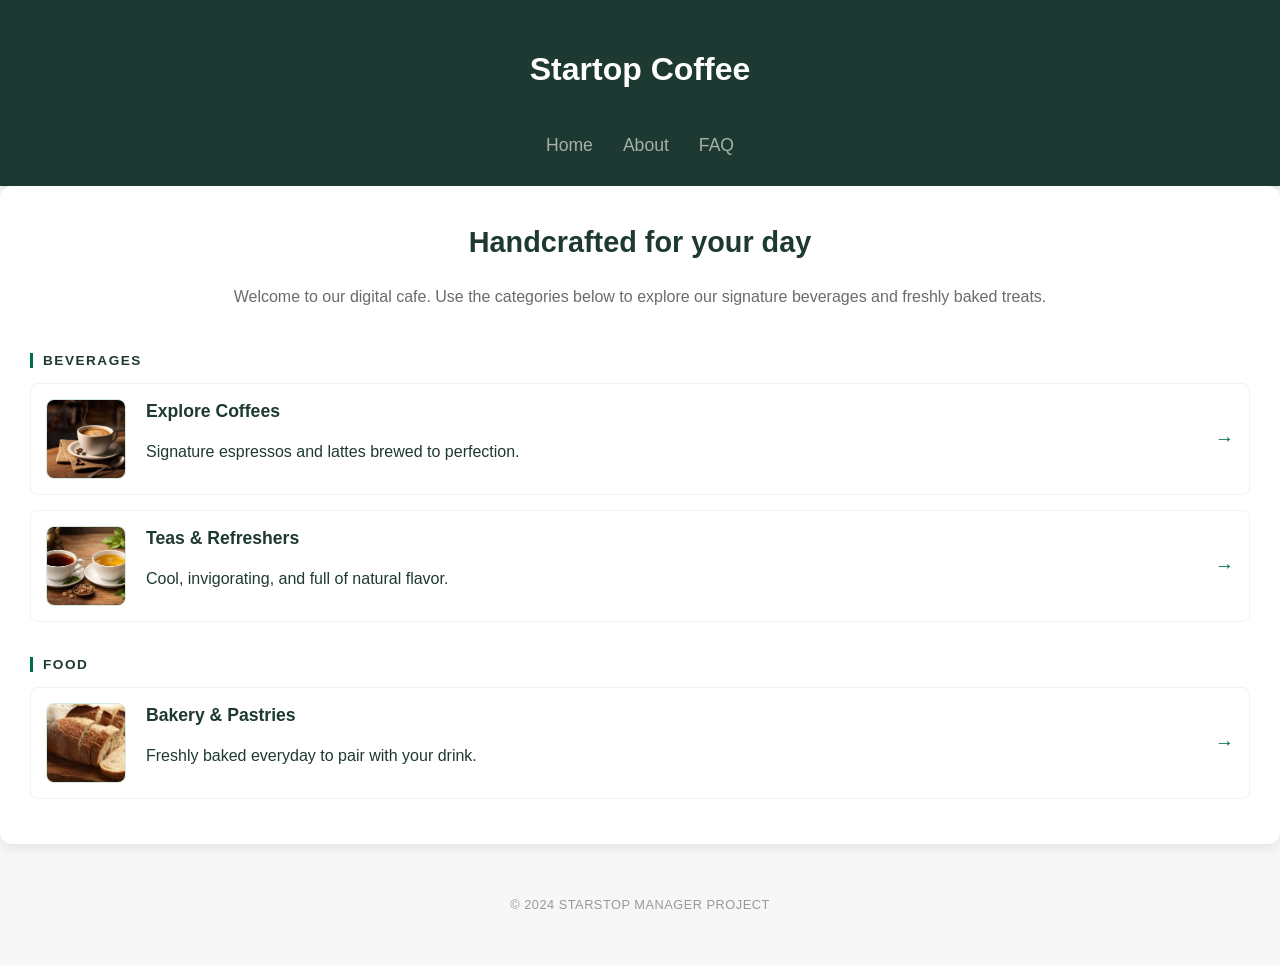
==== home.html @ a1038ebe "Add files via upload" ====
<!DOCTYPE html>
<html lang="en">
<head>
    <meta charset="UTF-8">
    <meta name="viewport" content="width=device-width, initial-scale=1.0">
    <title>Home - StarStop Manager</title>
    <link rel="stylesheet" href="style.css">
</head>
<body>

<header>
    <div class="logo-container">
        <h1>Startop Coffee</h1>
    </div>
    <nav id="main-nav">
        <a href="home.html">Home</a> 
        <a href="about.html">About</a>
        <a href="faq.html">FAQ</a>
    </nav>
</header>



<main class="menu">
    <div style="text-align: center; padding: 10px 0 30px 0;">
        <h2 style="border: none; margin-bottom: 10px; font-size: 1.8rem;">Handcrafted for your day</h2>
        <p style="color: #6b6b6b; line-height: 1.6; max-width: 90%; margin: 0 auto;">Welcome to our digital cafe. Use the categories below to explore our signature beverages and freshly baked treats.</p>
    </div>

    <h3 style="color: #1e3932; font-size: 0.85rem; text-transform: uppercase; letter-spacing: 1.5px; margin-bottom: 15px; border-left: 3px solid #007042; padding-left: 10px;">Beverages</h3>

    <div class="item" style="cursor: pointer;" onclick="window.location.href='index.html'">
        <div class="item-content">
            <div class="image-container">
                <img src="/images/coffeeprofile.jpg" class="menu-img">
            </div>
            <div class="details">
                <span class="name">Explore Coffees</span>
                <p>Signature espressos and lattes brewed to perfection.</p>
            </div>
        </div>
        <span style="font-size: 1.2rem; color: #007042; font-weight: bold;">→</span>
    </div>

    <div class="item" style="cursor: pointer;" onclick="window.location.href='teas.html'">
        <div class="item-content">
            <div class="image-container">
                <img src="/images/teaprofile.jpg" class="menu-img">
            </div>
            <div class="details">
                <span class="name">Teas & Refreshers</span>
                <p>Cool, invigorating, and full of natural flavor.</p>
            </div>
        </div>
        <span style="font-size: 1.2rem; color: #007042; font-weight: bold;">→</span>
    </div>

    <h3 style="color: #1e3932; font-size: 0.85rem; text-transform: uppercase; letter-spacing: 1.5px; margin: 35px 0 15px 0; border-left: 3px solid #007042; padding-left: 10px;">Food</h3>

    <div class="item" style="cursor: pointer;" onclick="window.location.href='pastries.html'">
        <div class="item-content">
            <div class="image-container">
                <img src="/images/breadprofile.jpg" class="menu-img">
            </div>
            <div class="details">
                <span class="name">Bakery & Pastries</span>
                <p>Freshly baked everyday to pair with your drink.</p>
            </div>
        </div>
        <span style="font-size: 1.2rem; color: #007042; font-weight: bold;">→</span>
    </div>
</main>

<footer style="text-align: center; padding: 40px 20px; color: #999; font-size: 0.8rem; letter-spacing: 0.5px;">
    <p>&copy; 2024 STARSTOP MANAGER PROJECT</p>
</footer>

<script src="script.js"></script>
</body>
</html>
---- style.css ----
/* =========================================
   1. BASE & HEADER STYLES
========================================= */
* {
    box-sizing: border-box;
}

body {
    font-family: 'Segoe UI', Tahoma, Geneva, Verdana, sans-serif; 
    background-color: #f7f7f7;
    margin: 0;
    color: #1e3932; 
}

header {
    background-color: #1e3932; 
    color: white;
    padding: 30px 20px;
    text-align: center;
    box-shadow: 0 2px 4px rgba(0,0,0,0.1);
}

.logo-container {
    display: flex;
    flex-direction: column;
    align-items: center;
    gap: 10px;
}

nav {
    margin-top: 25px;
    display: flex;
    justify-content: center;
}

nav a {
    color: #ffffff;
    margin: 0 15px;
    text-decoration: none;
    font-weight: 400; 
    font-size: 1.1rem;
    opacity: 0.6;      
    transition: all 0.2s ease-in-out;
}

nav a:hover, nav a.active {
    opacity: 1;
    font-weight: bold;
    border-bottom: 2px solid #007042;
    padding-bottom: 5px;
}

/* =========================================
   2. MAIN SHOP LAYOUT (SIDE-BY-SIDE)
========================================= */
.shop-container {
    display: flex;
    justify-content: center;
    align-items: flex-start;
    gap: 30px;
    max-width: 1000px;
    margin: 40px auto;
    padding: 0 20px;
}

.menu {
    flex: 1;
    background: white;
    padding: 30px;
    border-radius: 12px;
    box-shadow: 0 4px 12px rgba(0,0,0,0.08);
}

.cart-section {
    width: 350px;
    background: white;
    padding: 30px;
    border-radius: 12px;
    box-shadow: 0 4px 12px rgba(0,0,0,0.08);
    position: sticky;
    top: 40px; 
}

h2 {
    border-bottom: 1px solid #d4e9e2;
    padding-bottom: 15px;
    margin-bottom: 20px;
    margin-top: 0;
}

/* =========================================
   3. MENU ITEMS
========================================= */
.item {
    display: flex;
    justify-content: space-between;
    align-items: center; 
    margin: 15px 0;
    padding: 15px; 
    border: 1px solid #f2f2f2; 
    border-radius: 8px;
    transition: background-color 0.2s;
}

.item:hover {
    background-color: #f9f9f9;
}

.item-content {
    display: flex;
    align-items: center;
    gap: 20px; 
}

.image-container {
    width: 80px; 
    height: 80px; 
    flex-shrink: 0;
}

.menu-img {
    width: 100%;
    height: 100%;
    object-fit: cover;
    border-radius: 8px; 
    border: 1px solid #d4e9e2;
}

.details {
    display: flex;
    flex-direction: column;
}

.name {
    font-weight: bold;
    font-size: 1.1rem; 
    margin-bottom: 5px;
}

.price {
    font-size: 1rem; 
    color: #007042; 
    font-weight: bold;
}

/* =========================================
   4. NUMBER INPUTS
========================================= */
input[type="number"] {
    width: 60px;
    padding: 8px;
    border: 1px solid #ccc;
    border-radius: 6px;
    text-align: center;
    font-size: 1rem;
}

input[type="number"]:focus {
    outline: none;
    border: 2px solid #007042;
}

/* Hide default up/down arrows specifically on the age input */
#customerAge::-webkit-outer-spin-button,
#customerAge::-webkit-inner-spin-button {
    -webkit-appearance: none;
    margin: 0;
}
#customerAge {
    -moz-appearance: textfield;
    appearance: textfield;
}

/* =========================================
   5. CART STYLES
========================================= */
#cart-items {
    min-height: 120px;
    margin-bottom: 20px;
}

.cart-item {
    display: flex;
    justify-content: space-between;
    margin-bottom: 15px;
    border-bottom: 1px dashed #e0e0e0;
    padding-bottom: 10px;
    font-size: 0.95rem;
    color: #333;
}

.empty-cart {
    color: #888;
    text-align: center;
    font-style: italic;
    margin-top: 40px;
}

.total-display h3 {
    display: flex;
    justify-content: space-between;
    margin: 0 0 20px 0;
    font-size: 1.3rem;
}

#totalMain {
    color: #007042;
}

button.order-btn {
    width: 100%;
    padding: 15px;
    background-color: #007042; 
    color: white;
    border: none;
    border-radius: 50px; 
    font-weight: bold;
    font-size: 1.1rem;
    cursor: pointer;
    transition: background-color 0.2s;
}

button.order-btn:hover {
    background-color: #005935;
}

/* =========================================
   6. MODALS (Popups)
========================================= */
.modal-overlay {
    display: none; 
    position: fixed;
    top: 0;
    left: 0;
    width: 100%;
    height: 100%;
    background-color: rgba(0, 0, 0, 0.7); 
    z-index: 1000;
    justify-content: center;
    align-items: center;
}

.modal-content {
    background-color: #1e3932; 
    color: white;
    padding: 30px;
    border-radius: 12px;
    width: 90%;
    max-width: 400px;
    text-align: center;
    box-shadow: 0 5px 15px rgba(0,0,0,0.3);
}

.modal-content h3 {
    margin-top: 0;
    border-bottom: 1px solid #007042;
    padding-bottom: 15px;
}

.age-input {
    width: 120px !important;
    padding: 10px !important;
    margin: 15px 0 !important;
    font-size: 1.1rem !important;
}

/* Receipt Breakdown */
.receipt-breakdown {
    background-color: rgba(255, 255, 255, 0.1);
    padding: 20px;
    border-radius: 8px;
    margin: 20px 0;
}

.receipt-line {
    display: flex;
    justify-content: space-between;
    margin-bottom: 10px;
    font-size: 1rem;
}

.discount-line {
    color: #ff9d9d; 
}

.final-line {
    border-top: 1px dashed #007042;
    padding-top: 15px;
    margin-top: 10px;
    font-size: 1.2rem;
    font-weight: bold;
    color: #d4e9e2;
}

/* Modal Buttons */
.modal-buttons {
    display: flex;
    gap: 15px;
    margin-top: 25px;
}

.pay-btn, .cancel-btn {
    flex: 1;
    padding: 12px;
    border: none;
    border-radius: 50px;
    font-weight: bold;
    cursor: pointer;
    font-size: 1rem;
    transition: background-color 0.2s;
}

.pay-btn {
    background-color: #007042; 
    color: white;
}

.pay-btn:hover {
    background-color: #005935;
}

.cancel-btn {
    background-color: #f7f7f7;
    color: #1e3932;
}

.cancel-btn:hover {
    background-color: #e0e0e0;
}

/* =========================================
   7. TOAST NOTIFICATIONS
========================================= */
.toast {
    visibility: hidden;
    min-width: 250px;
    margin-left: -125px;
    background-color: #007042;
    color: #fff;
    text-align: center;
    border-radius: 50px;
    padding: 16px;
    position: fixed;
    z-index: 2000;
    left: 50%;
    bottom: 30px;
    font-size: 1rem;
    font-weight: bold;
    box-shadow: 0 4px 12px rgba(0,0,0,0.2);
    opacity: 0;
    transition: opacity 0.3s, bottom 0.3s, visibility 0.3s;
}

.toast.show {
    visibility: visible;
    opacity: 1;
    bottom: 50px;
}

.toast.error {
    background-color: #d13239; 
}

/* =========================================
   8. FAQ ACCORDION STYLES
========================================= */
.faq-section {
    padding: 40px 20px;
    display: flex;
    justify-content: center;
    min-height: 60vh; 
}

.faq-wrapper {
    width: 100%;
    max-width: 800px;
    background-color: white; 
    padding: 40px;
    border-radius: 12px;
    box-shadow: 0 4px 12px rgba(0,0,0,0.08);
}

.faq-wrapper h2 {
    color: #1e3932;
    border-bottom: 2px solid #007042;
    padding-bottom: 15px;
    margin-bottom: 30px;
    margin-top: 0;
    text-align: center;
}

.faq-box {
    background-color: #f9f9f9;
    border: 1px solid #d4e9e2;
    border-radius: 8px;
    margin-bottom: 15px;
    overflow: hidden;
    transition: all 0.3s ease;
}

.faq-box summary {
    padding: 20px;
    font-size: 1.1rem;
    font-weight: bold;
    color: #1e3932;
    cursor: pointer;
    display: flex;
    justify-content: space-between;
    align-items: center;
    transition: background-color 0.2s;
    
    /* Forces default arrows to hide across all browsers */
    list-style: none;
    list-style-type: none;
}

.faq-box summary::marker,
.faq-box summary::-webkit-details-marker {
    display: none;
}

.faq-box summary:hover {
    background-color: #d4e9e2;
}

/* Custom (+) and (−) Indicators */
.faq-box summary::after {
    content: '+';
    color: #007042;
    font-size: 1.5rem;
    font-weight: normal;
    transition: transform 0.3s;
}

.faq-box[open] summary::after {
    content: '−';
    color: #007042;
}

.faq-answer {
    padding: 0 20px 20px 20px;
    color: #4d4d4d;
    line-height: 1.6;
    font-size: 0.95rem;
    border-top: 1px dashed #d4e9e2;
    margin-top: 5px;
    padding-top: 15px;
}

/* =========================================
   9. FOOTER STYLES
========================================= */
.site-footer {
    background-color: #1e3932; 
    color: #f7f7f7;
    padding: 50px 20px 20px;
    margin-top: 60px; 
}

.footer-content {
    max-width: 1000px;
    margin: 0 auto;
    display: flex;
    justify-content: space-between;
    flex-wrap: wrap; 
    gap: 30px;
    border-bottom: 1px solid #007042;
    padding-bottom: 30px;
}

.footer-brand h2 {
    color: white;
    margin-bottom: 10px;
    border: none;
    padding: 0;
}

.footer-brand p {
    color: #d4e9e2;
    font-size: 0.95rem;
    max-width: 250px;
    line-height: 1.5;
}

.footer-links h3, .footer-contact h3 {
    color: white;
    margin-top: 0;
    margin-bottom: 15px;
    font-size: 1.1rem;
}

.footer-links ul {
    list-style: none;
    padding: 0;
    margin: 0;
}

.footer-links li {
    margin-bottom: 10px;
}

.footer-links a {
    color: #d4e9e2;
    text-decoration: none;
    transition: color 0.2s;
    opacity: 0.8;
}

.footer-links a:hover {
    color: #00e676;
    opacity: 1;
}

.footer-contact p {
    margin: 8px 0;
    color: #d4e9e2;
    font-size: 0.95rem;
}

.footer-bottom {
    text-align: center;
    padding-top: 25px;
    color: #888;
    font-size: 0.85rem;
}

/* =========================================
   10. BANNER STYLES
========================================= */
.banner-container {
    max-width: 1000px; /* Matches your shop container */
    margin: 30px auto 0 auto; 
    padding: 0 20px;
}

.promo-banner {
    width: 100%;
    height: 150px; /* This makes it a nice, thin strip again */
    object-fit: cover; /* This crops the image so it doesn't look squished */
    object-position: center bottom; /* This forces the crop to look at the bottom where the coffee cup is! */
    border-radius: 12px; 
    box-shadow: 0 4px 12px rgba(0,0,0,0.2); 
    display: block;
}
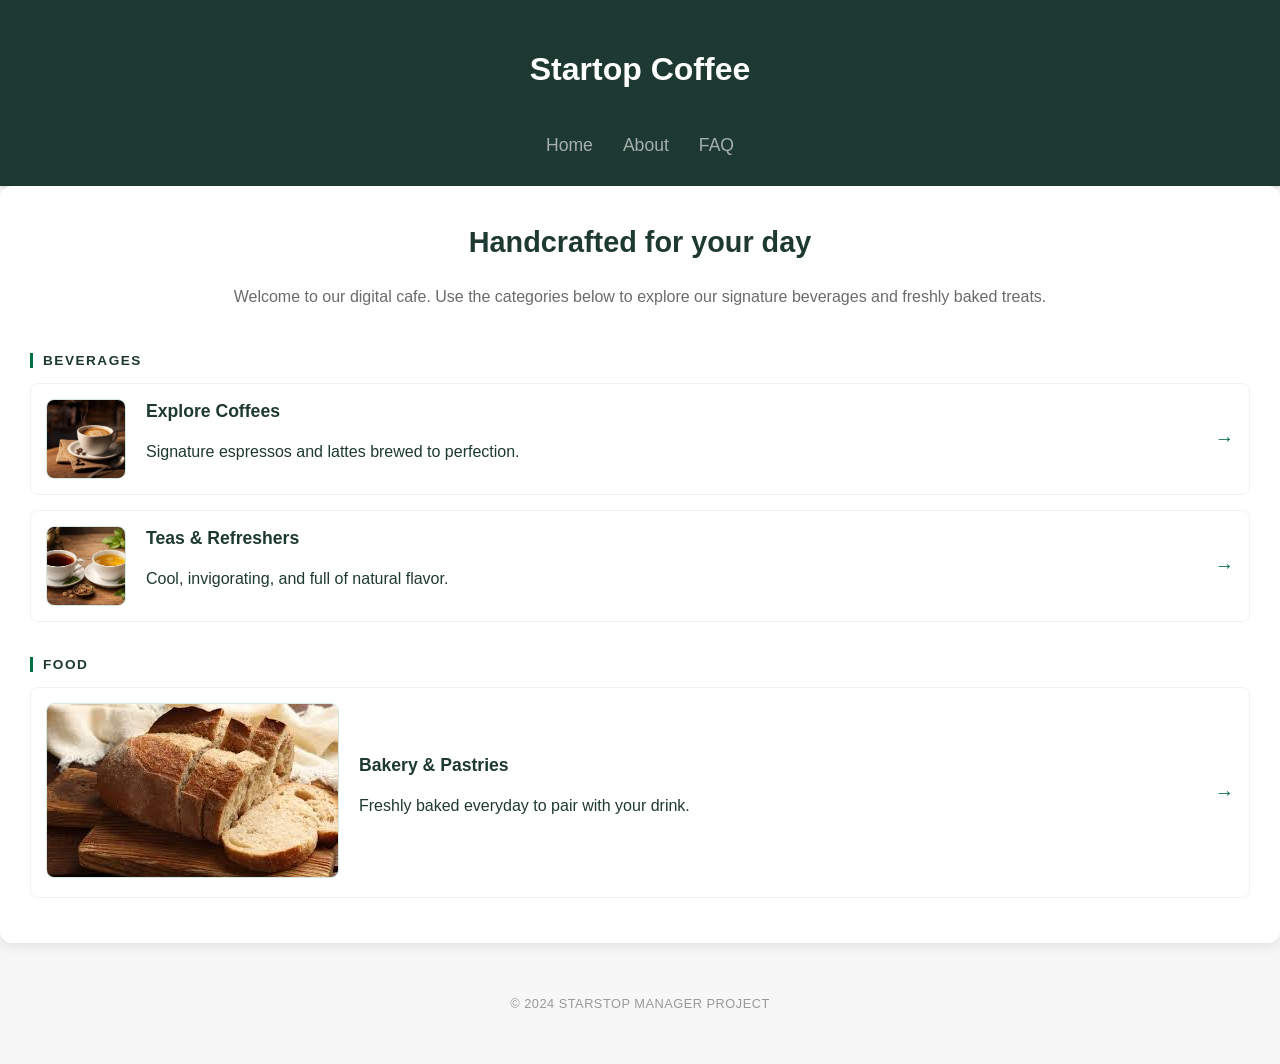
==== commit cf508302: "Update home.html" ====
--- a/home.html
+++ b/home.html
@@ -59,8 +59,8 @@
 
     <div class="item" style="cursor: pointer;" onclick="window.location.href='pastries.html'">
         <div class="item-content">
-            <div class="image-container">
-                <img src="/images/breadprofile.jpg" class="menu-img">
+            <div class="/image-container">
+                <img src="images/breadprofile.jpg" class="menu-img">
             </div>
             <div class="details">
                 <span class="name">Bakery & Pastries</span>
@@ -77,4 +77,4 @@
 
 <script src="script.js"></script>
 </body>
-</html>+</html>
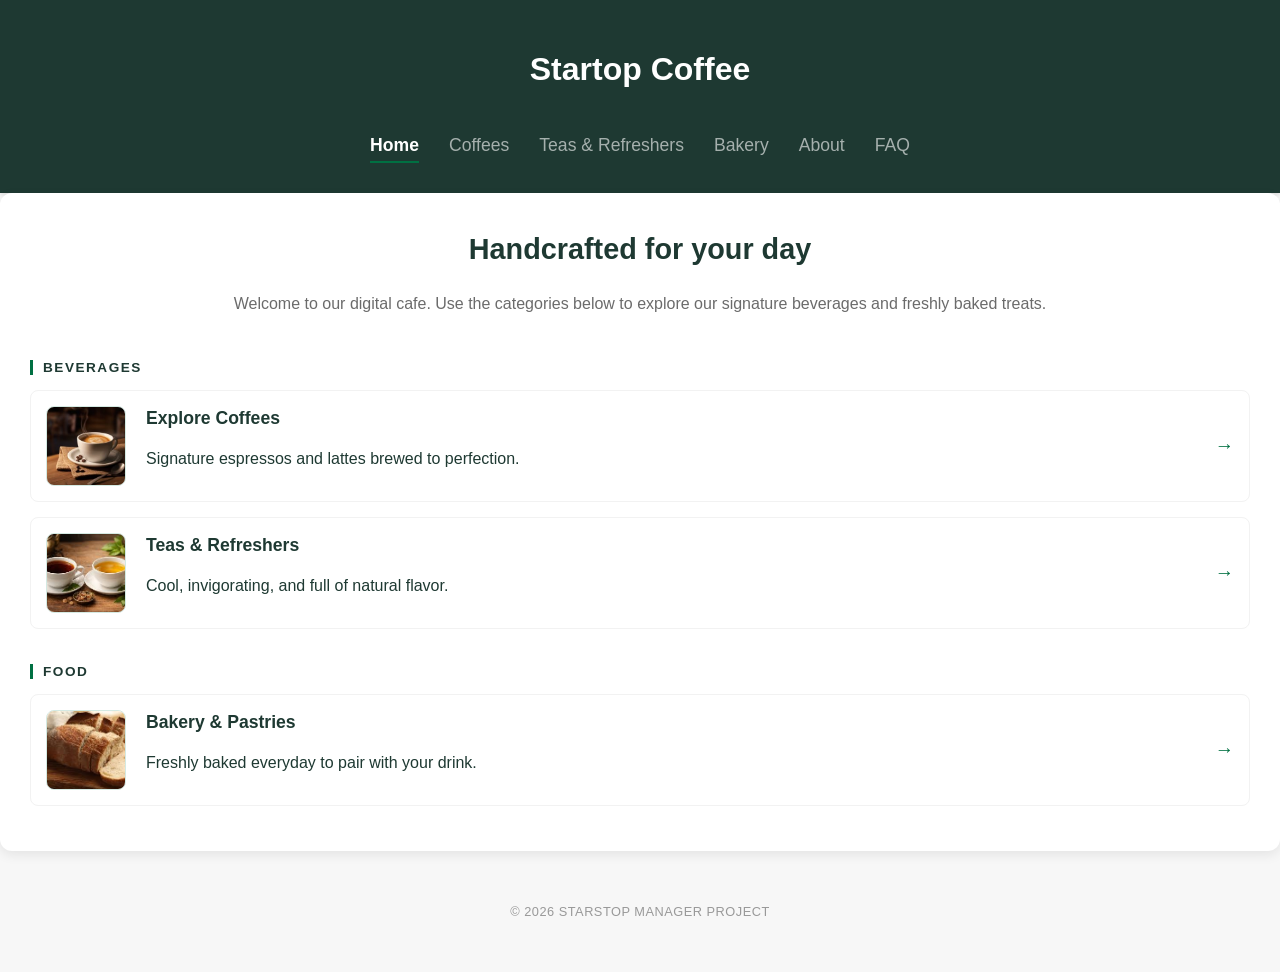
==== commit 9202fd7c: "Update home.html" ====
--- a/home.html
+++ b/home.html
@@ -13,13 +13,14 @@
         <h1>Startop Coffee</h1>
     </div>
     <nav id="main-nav">
-        <a href="home.html">Home</a> 
+        <a href="home.html" class="active">Home</a> 
+        <a href="index.html">Coffees</a> 
+        <a href="teas.html">Teas & Refreshers</a>
+        <a href="pastries.html">Bakery</a>
         <a href="about.html">About</a>
         <a href="faq.html">FAQ</a>
     </nav>
 </header>
-
-
 
 <main class="menu">
     <div style="text-align: center; padding: 10px 0 30px 0;">
@@ -32,7 +33,7 @@
     <div class="item" style="cursor: pointer;" onclick="window.location.href='index.html'">
         <div class="item-content">
             <div class="image-container">
-                <img src="/images/coffeeprofile.jpg" class="menu-img">
+                <img src="images/coffeeprofile.jpg" class="menu-img">
             </div>
             <div class="details">
                 <span class="name">Explore Coffees</span>
@@ -45,7 +46,7 @@
     <div class="item" style="cursor: pointer;" onclick="window.location.href='teas.html'">
         <div class="item-content">
             <div class="image-container">
-                <img src="/images/teaprofile.jpg" class="menu-img">
+                <img src="images/teaprofile.jpg" class="menu-img">
             </div>
             <div class="details">
                 <span class="name">Teas & Refreshers</span>
@@ -59,7 +60,7 @@
 
     <div class="item" style="cursor: pointer;" onclick="window.location.href='pastries.html'">
         <div class="item-content">
-            <div class="/image-container">
+            <div class="image-container">
                 <img src="images/breadprofile.jpg" class="menu-img">
             </div>
             <div class="details">
@@ -72,7 +73,7 @@
 </main>
 
 <footer style="text-align: center; padding: 40px 20px; color: #999; font-size: 0.8rem; letter-spacing: 0.5px;">
-    <p>&copy; 2024 STARSTOP MANAGER PROJECT</p>
+    <p>&copy; 2026 STARSTOP MANAGER PROJECT</p>
 </footer>
 
 <script src="script.js"></script>
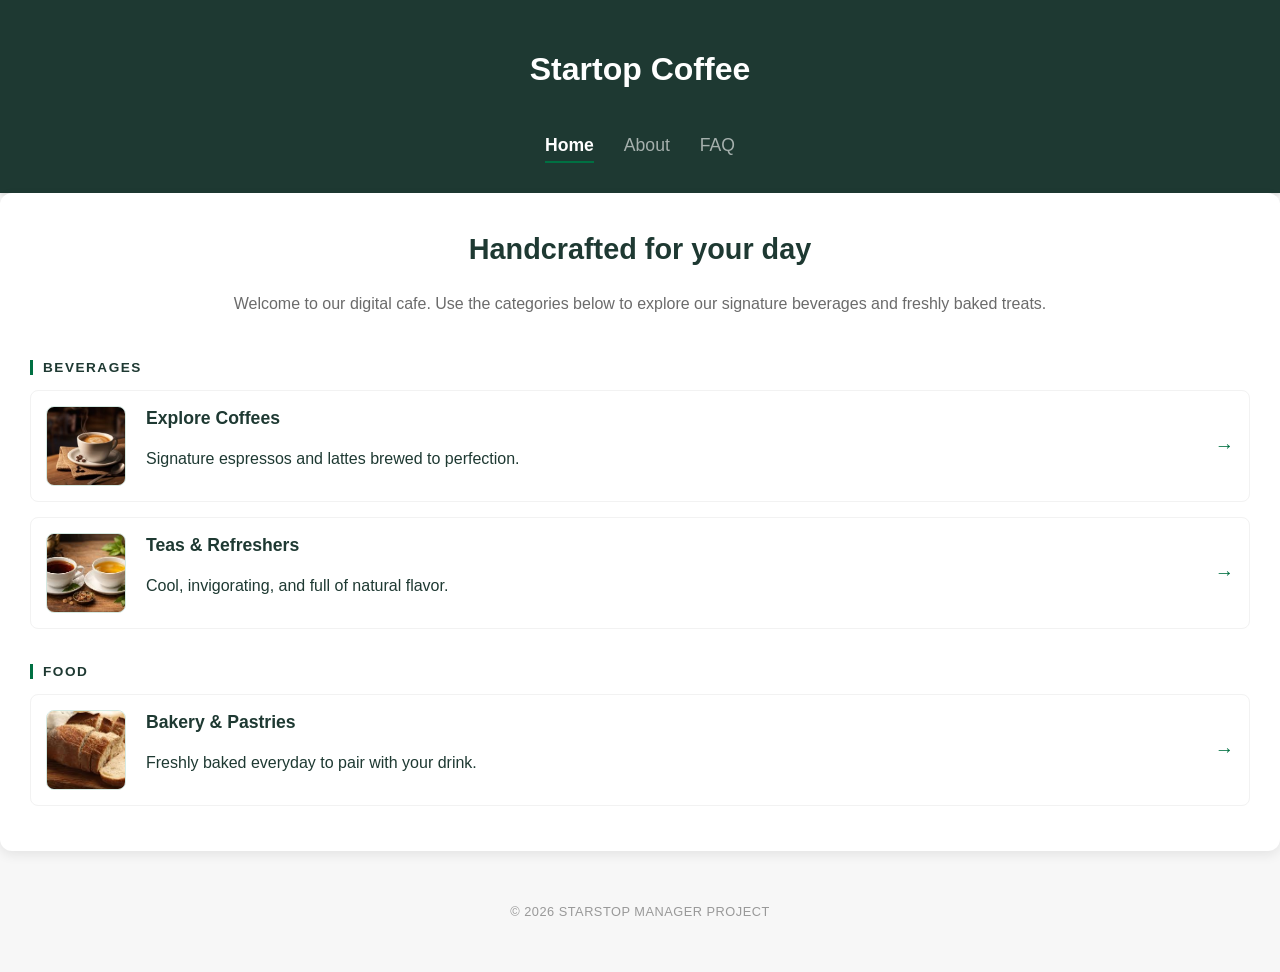
==== commit b51bb1f2: "Update home.html" ====
--- a/home.html
+++ b/home.html
@@ -14,9 +14,6 @@
     </div>
     <nav id="main-nav">
         <a href="home.html" class="active">Home</a> 
-        <a href="index.html">Coffees</a> 
-        <a href="teas.html">Teas & Refreshers</a>
-        <a href="pastries.html">Bakery</a>
         <a href="about.html">About</a>
         <a href="faq.html">FAQ</a>
     </nav>
